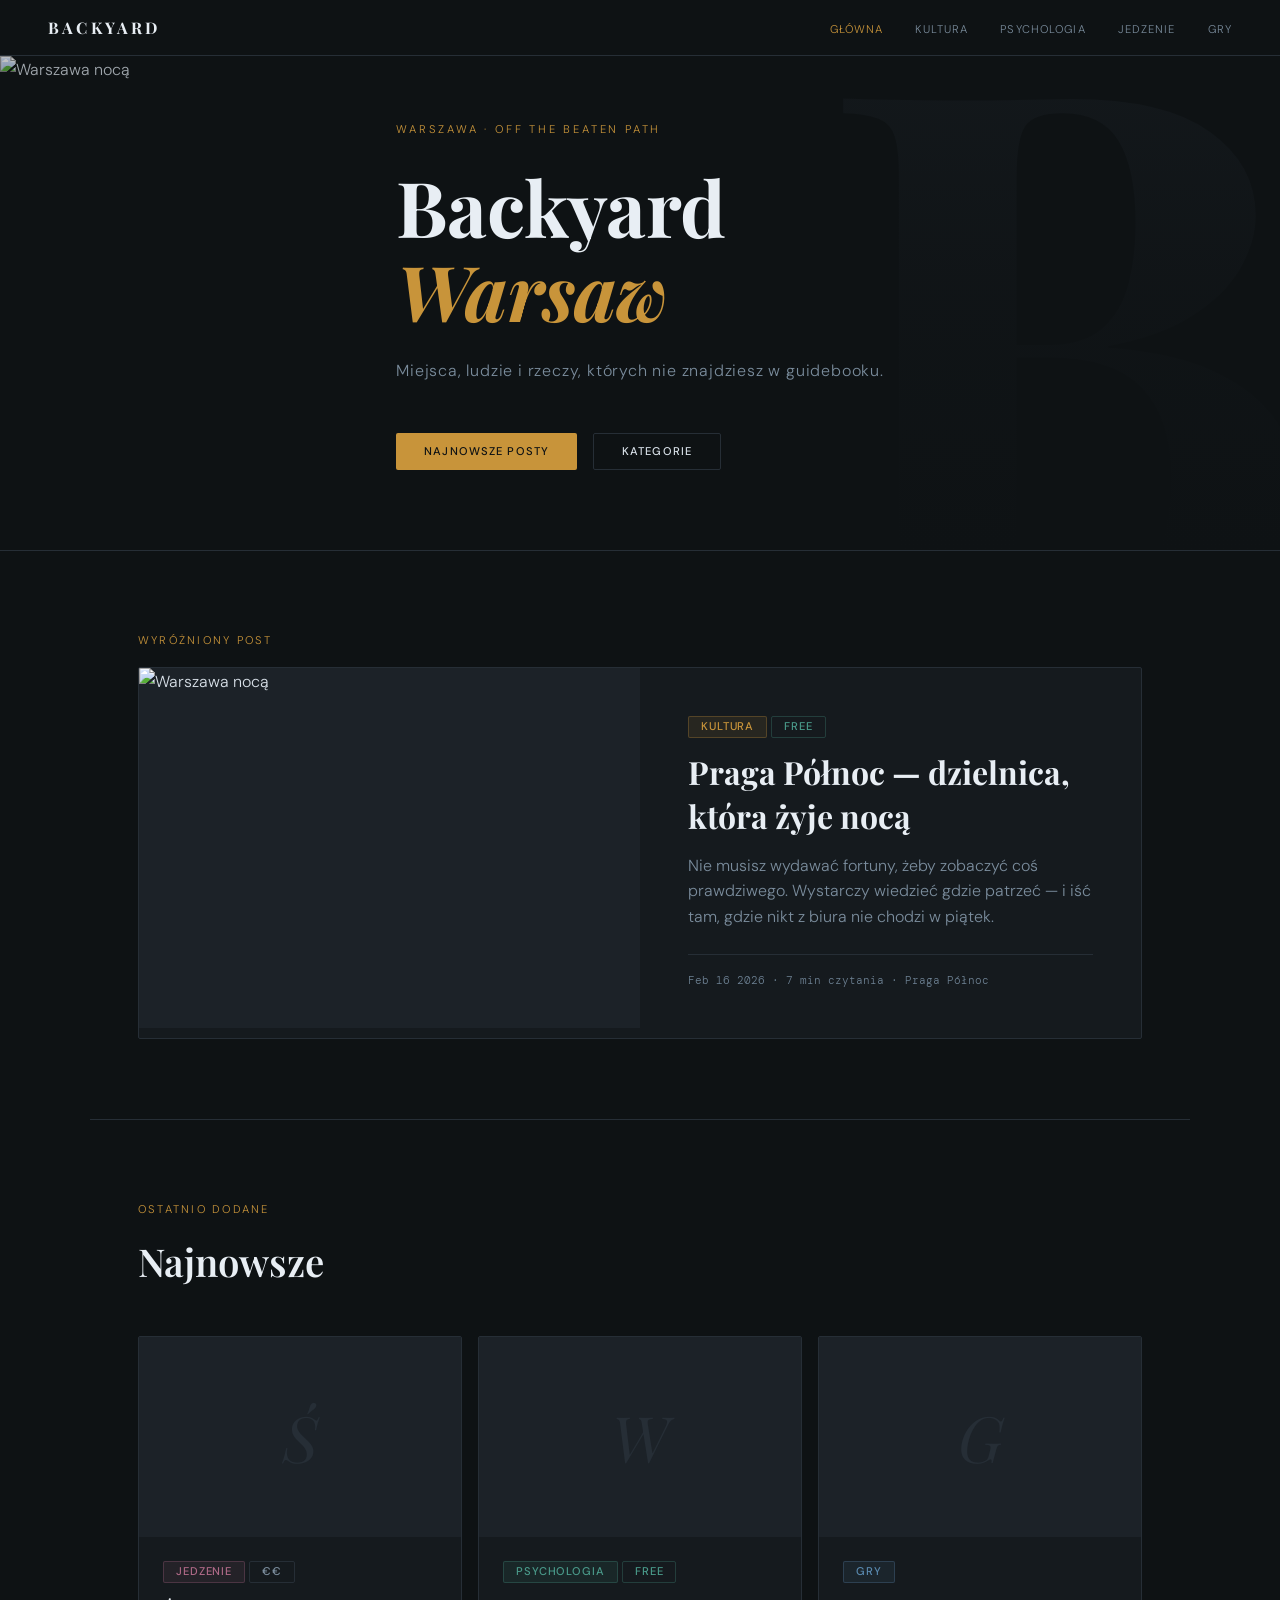
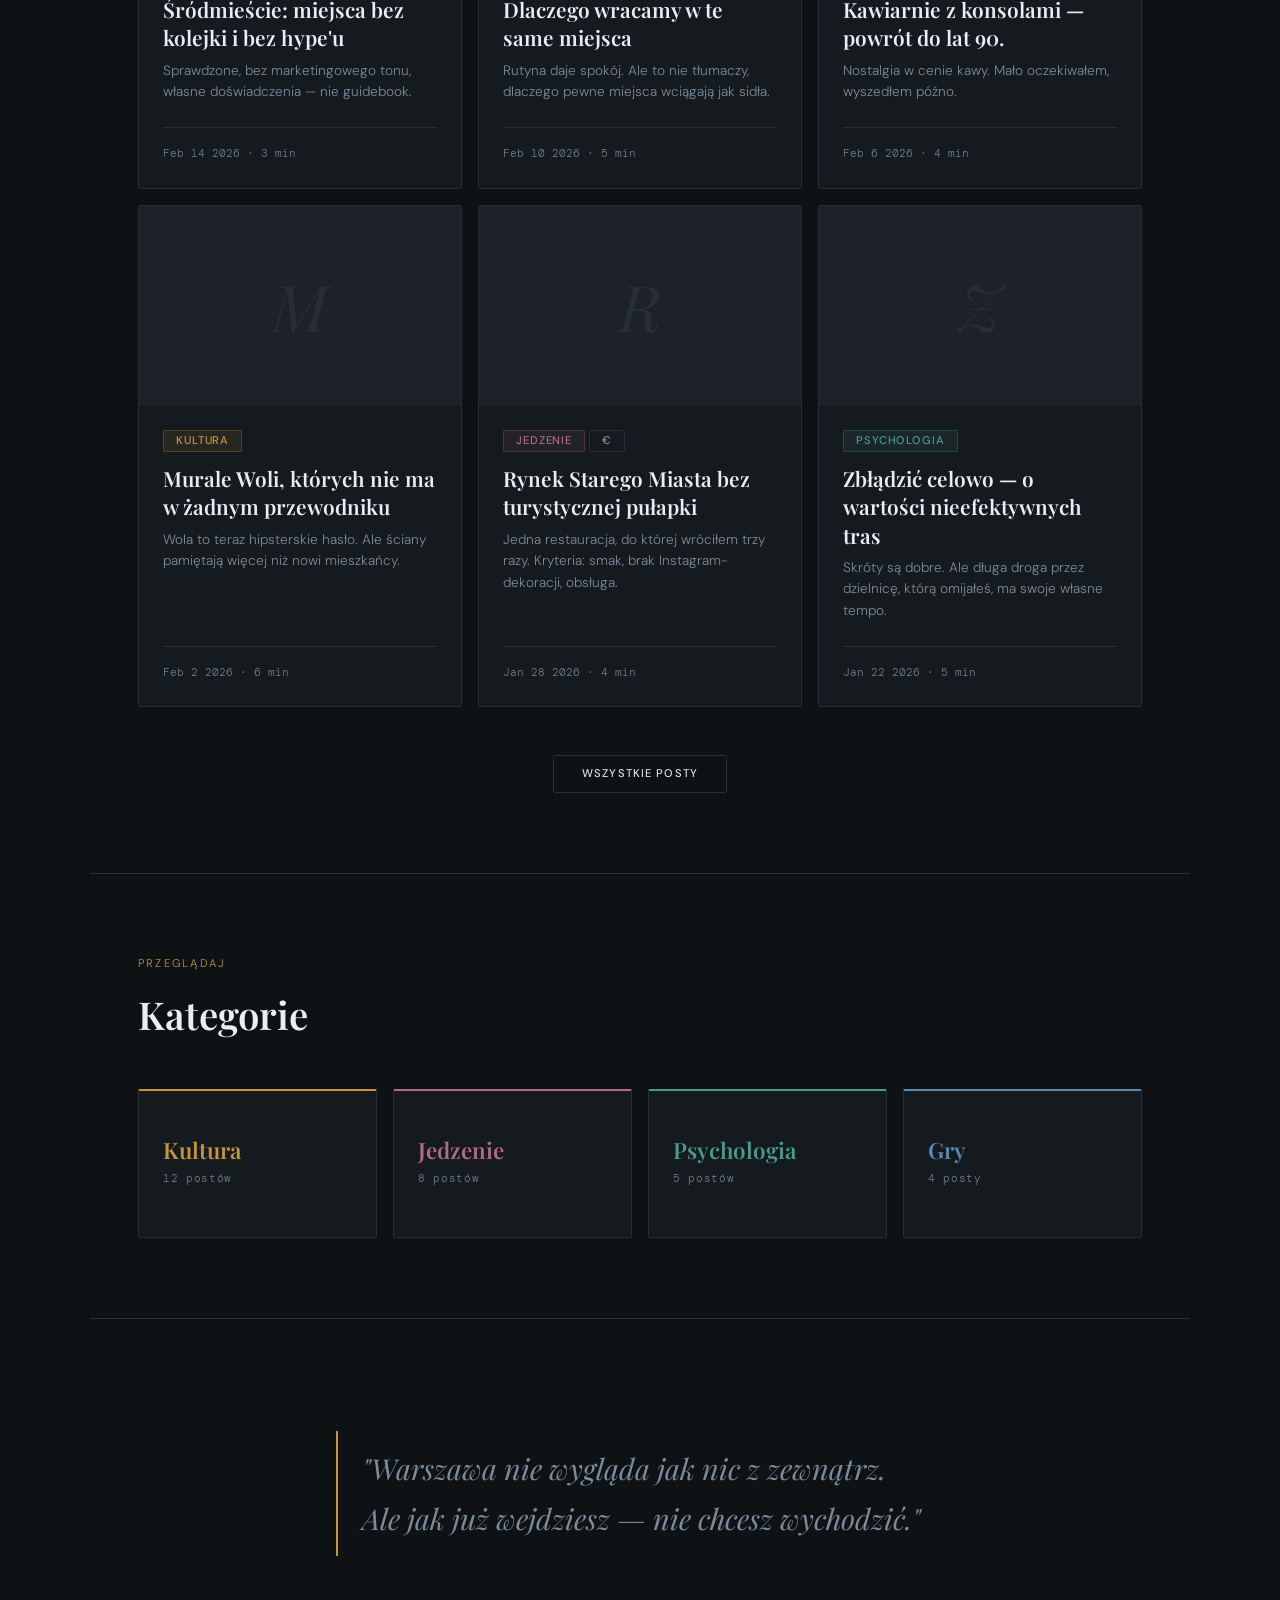
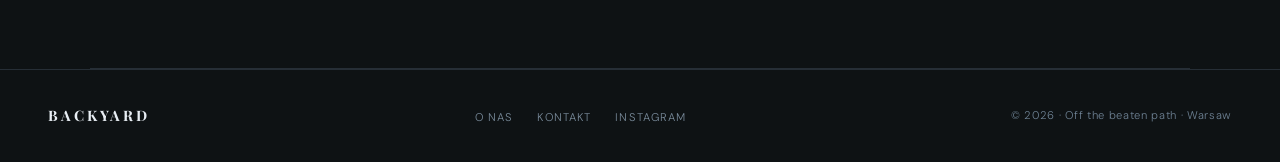
==== index.html @ 669234ae "Add files via upload baza" ====
<!DOCTYPE html>
<html lang="pl">
<head>
  <meta charset="UTF-8">
  <meta name="viewport" content="width=device-width, initial-scale=1.0">
  <title>Backyard — Off the beaten path</title>
  <meta name="description" content="Backyard — warszawski blog o miejscach, kulturze i ludziach z dala od utartych szlaków.">

  <link rel="icon" type="image/svg+xml" href="favicon-32.svg">
  <link rel="apple-touch-icon" href="apple-touch-icon.svg">

  <link rel="preconnect" href="https://fonts.googleapis.com">
  <link href="https://fonts.googleapis.com/css2?family=Playfair+Display:ital,wght@0,400;0,600;0,700;1,400;1,600&family=DM+Sans:wght@300;400;500&family=DM+Mono:wght@400;500&display=swap" rel="stylesheet">

  <link rel="stylesheet" href="tokens.css">
  <link rel="stylesheet" href="base.css">
  <link rel="stylesheet" href="index.css">
</head>
<body>

  <!-- ============================================================
       NAVIGATION
  ============================================================ -->
  <header>
    <nav class="nav">
      <a href="index.html" class="nav__brand">Backyard</a>
      <ul class="nav__links">
        <li><a href="index.html" class="nav__link" aria-current="page">Główna</a></li>
        <li><a href="#kultura" class="nav__link">Kultura</a></li>
        <li><a href="#psychologia" class="nav__link">Psychologia</a></li>
        <li><a href="#jedzenie" class="nav__link">Jedzenie</a></li>
        <li><a href="#gry" class="nav__link">Gry</a></li>
      </ul>
    </nav>
  </header>

  <main>

    <!-- ============================================================
         HERO
    ============================================================ -->
    <section class="hero">
      <div class="hero__img">
        <img src="assets/images/ui/cover.jpg" alt="Warszawa nocą">
      </div>
      <div class="hero__overlay"></div>
      <div class="hero__bg-letter" aria-hidden="true">B</div>
      <div class="hero__inner container">
        <p class="hero__tag">Warszawa · Off the beaten path</p>
        <h1 class="hero__title">Backyard<br><em>Warsaw</em></h1>
        <p class="hero__sub">Miejsca, ludzie i rzeczy, których nie znajdziesz w guidebooku.</p>
        <div class="hero__cta">
          <a href="#latest" class="btn btn--primary">Najnowsze posty</a>
          <a href="#categories" class="btn btn--outline">Kategorie</a>
        </div>
      </div>
    </section>

    <!-- ============================================================
         FEATURED POST (wide card)
    ============================================================ -->
    <section class="section-featured container" id="latest">
      <div class="section-label">Wyróżniony post</div>
      <a href="posts/nocna-warszawa.html" class="card card--featured">
        <div class="card__img card__img--featured">
          <img src="assets/images/ui/cover.jpg" alt="Warszawa nocą">
        </div>
        <div class="card__body">
          <div class="card__tags">
            <span class="tag tag--culture">Kultura</span>
            <span class="tag tag--free">Free</span>
          </div>
          <h2 class="card--featured__title">Praga Północ — dzielnica, która żyje nocą</h2>
          <p class="card__excerpt">Nie musisz wydawać fortuny, żeby zobaczyć coś prawdziwego. Wystarczy wiedzieć gdzie patrzeć — i iść tam, gdzie nikt z biura nie chodzi w piątek.</p>
          <footer class="card__meta">Feb 16 2026 · 7 min czytania · Praga Północ</footer>
        </div>
      </a>
    </section>

    <!-- ============================================================
         LATEST POSTS GRID
    ============================================================ -->
    <section class="section-posts container">
      <div class="section-label">Ostatnio dodane</div>
      <h2 class="section-title">Najnowsze</h2>

      <div class="posts-grid">

        <a href="posts/nocna-warszawa.html" class="card">
          <div class="card__img">
            <span class="card__img-placeholder" aria-hidden="true">Ś</span>
          </div>
          <div class="card__body">
            <div class="card__tags">
              <span class="tag tag--food">Jedzenie</span>
              <span class="tag tag--price">€€</span>
            </div>
            <h3 class="card__title">Śródmieście: miejsca bez kolejki i bez hype'u</h3>
            <p class="card__excerpt">Sprawdzone, bez marketingowego tonu, własne doświadczenia — nie guidebook.</p>
            <footer class="card__meta">Feb 14 2026 · 3 min</footer>
          </div>
        </a>

        <a href="posts/nocna-warszawa.html" class="card">
          <div class="card__img">
            <span class="card__img-placeholder" aria-hidden="true">W</span>
          </div>
          <div class="card__body">
            <div class="card__tags">
              <span class="tag tag--psych">Psychologia</span>
              <span class="tag tag--free">Free</span>
            </div>
            <h3 class="card__title">Dlaczego wracamy w te same miejsca</h3>
            <p class="card__excerpt">Rutyna daje spokój. Ale to nie tłumaczy, dlaczego pewne miejsca wciągają jak sidła.</p>
            <footer class="card__meta">Feb 10 2026 · 5 min</footer>
          </div>
        </a>

        <a href="posts/nocna-warszawa.html" class="card">
          <div class="card__img">
            <span class="card__img-placeholder" aria-hidden="true">G</span>
          </div>
          <div class="card__body">
            <div class="card__tags">
              <span class="tag tag--games">Gry</span>
            </div>
            <h3 class="card__title">Kawiarnie z konsolami — powrót do lat 90.</h3>
            <p class="card__excerpt">Nostalgia w cenie kawy. Mało oczekiwałem, wyszedłem późno.</p>
            <footer class="card__meta">Feb 6 2026 · 4 min</footer>
          </div>
        </a>

        <a href="posts/nocna-warszawa.html" class="card">
          <div class="card__img">
            <span class="card__img-placeholder" aria-hidden="true">M</span>
          </div>
          <div class="card__body">
            <div class="card__tags">
              <span class="tag tag--culture">Kultura</span>
            </div>
            <h3 class="card__title">Murale Woli, których nie ma w żadnym przewodniku</h3>
            <p class="card__excerpt">Wola to teraz hipsterskie hasło. Ale ściany pamiętają więcej niż nowi mieszkańcy.</p>
            <footer class="card__meta">Feb 2 2026 · 6 min</footer>
          </div>
        </a>

        <a href="posts/nocna-warszawa.html" class="card">
          <div class="card__img">
            <span class="card__img-placeholder" aria-hidden="true">R</span>
          </div>
          <div class="card__body">
            <div class="card__tags">
              <span class="tag tag--food">Jedzenie</span>
              <span class="tag tag--price">€</span>
            </div>
            <h3 class="card__title">Rynek Starego Miasta bez turystycznej pułapki</h3>
            <p class="card__excerpt">Jedna restauracja, do której wróciłem trzy razy. Kryteria: smak, brak Instagram-dekoracji, obsługa.</p>
            <footer class="card__meta">Jan 28 2026 · 4 min</footer>
          </div>
        </a>

        <a href="posts/nocna-warszawa.html" class="card">
          <div class="card__img">
            <span class="card__img-placeholder" aria-hidden="true">Z</span>
          </div>
          <div class="card__body">
            <div class="card__tags">
              <span class="tag tag--psych">Psychologia</span>
            </div>
            <h3 class="card__title">Zbłądzić celowo — o wartości nieefektywnych tras</h3>
            <p class="card__excerpt">Skróty są dobre. Ale długa droga przez dzielnicę, którą omijałeś, ma swoje własne tempo.</p>
            <footer class="card__meta">Jan 22 2026 · 5 min</footer>
          </div>
        </a>

      </div>

      <div class="posts-more">
        <a href="#" class="btn btn--outline">Wszystkie posty</a>
      </div>
    </section>

    <!-- ============================================================
         CATEGORIES
    ============================================================ -->
    <section class="section-categories container" id="categories">
      <div class="section-label">Przeglądaj</div>
      <h2 class="section-title">Kategorie</h2>
      <div class="categories-grid">
        <a href="#kultura" class="category-card category-card--culture">
          <span class="category-card__label">Kultura</span>
          <span class="category-card__count">12 postów</span>
        </a>
        <a href="#jedzenie" class="category-card category-card--food">
          <span class="category-card__label">Jedzenie</span>
          <span class="category-card__count">8 postów</span>
        </a>
        <a href="#psychologia" class="category-card category-card--psych">
          <span class="category-card__label">Psychologia</span>
          <span class="category-card__count">5 postów</span>
        </a>
        <a href="#gry" class="category-card category-card--games">
          <span class="category-card__label">Gry</span>
          <span class="category-card__count">4 posty</span>
        </a>
      </div>
    </section>

    <!-- ============================================================
         QUOTE INTERLUDE
    ============================================================ -->
    <section class="section-quote container">
      <blockquote class="blockquote blockquote--large">
        "Warszawa nie wygląda jak nic z zewnątrz.<br>
        Ale jak już wejdziesz — nie chcesz wychodzić."
      </blockquote>
    </section>

  </main>

  <!-- ============================================================
       FOOTER
  ============================================================ -->
  <footer class="footer">
    <a href="index.html" class="footer__brand">Backyard</a>
    <ul class="footer__links">
      <li><a href="#" class="footer__link">O nas</a></li>
      <li><a href="#" class="footer__link">Kontakt</a></li>
      <li><a href="#" class="footer__link">Instagram</a></li>
    </ul>
    <p class="footer__copy">© 2026 · Off the beaten path · Warsaw</p>
  </footer>

</body>
</html>
---- tokens.css ----
/* ============================================================
   BACKYARD — Design Tokens
   Single source of truth. Edit here, everything updates.
   ============================================================ */

:root {

  /* --- Colours --- */
  --bg:          #0E1214;  /* nocne niebo — główne tło */
  --surface:     #151A1E;  /* karty, sekcje */
  --elevated:    #1C2228;  /* hover states, wyróżnienia */
  --border:      #262E36;  /* linie, separatory */

  --text:        #D8E0E8;  /* tekst główny */
  --text-muted:  #7A8C9C;  /* opisy, meta, daty */
  --text-dim:    #6E8294;  /* daty, meta drugiego rzędu, placeholdery */
  --white:       #E8EEF4;  /* nagłówki, logo, emphasis */

  --amber:       #C8943A;  /* golden hour, latarnie — główny akcent */
  --teal:        #4A9A8A;  /* park, woda — Psychologia, Free */
  --terracotta:  #B06A88;  /* Stare Miasto, cegła — Jedzenie */
  --steel:       #5A8AB0;  /* szklane wieżowce, niebo — Gry */

  /* Tag alpha layers (derived from accents) */
  --amber-bg:        rgba(200, 148, 58,  0.10);
  --amber-border:    rgba(200, 148, 58,  0.28);
  --teal-bg:         rgba( 74, 154, 138, 0.10);
  --teal-border:     rgba( 74, 154, 138, 0.28);
  --terracotta-bg:   rgba(176, 106, 136, 0.10);
  --terracotta-border: rgba(176, 106, 136, 0.28);
  --steel-bg:        rgba( 90, 138, 176, 0.10);
  --steel-border:    rgba( 90, 138, 176, 0.28);

  /* --- Typography --- */
  --font-serif: 'Playfair Display', Georgia, serif;
  --font-sans:  'DM Sans', system-ui, sans-serif;
  --font-mono:  'DM Mono', 'Courier New', monospace;

  --fs-xs:   0.70rem;   /* 11px — labels, tags, nav */
  --fs-sm:   0.85rem;   /* 14px — captions, excerpts */
  --fs-base: 1.00rem;   /* 16px — body */
  --fs-h3:   1.30rem;   /* 21px — card titles */
  --fs-h2:   clamp(1.8rem, 3vw, 2.8rem);
  --fs-h1:   clamp(3.0rem, 6vw, 5.5rem);

  --lh-tight:  1.10;
  --lh-snug:   1.35;
  --lh-base:   1.75;

  --ls-wide:   0.12em;
  --ls-wider:  0.20em;
  --ls-label:  0.10em;

  /* --- Spacing --- */
  --sp-1:  4px;
  --sp-2:  8px;
  --sp-3:  16px;
  --sp-4:  24px;
  --sp-5:  48px;
  --sp-6:  80px;

  /* --- Layout --- */
  --max-w:        1100px;
  --max-w-text:   65ch;
  --nav-h:        56px;
  --article-w:    720px;

  /* --- Borders & Radius --- */
  --radius:  2px;   /* max we use — brutalist rule */
  --bw:      1px;   /* standard border width */

  /* --- Transitions --- */
  --t-fast:  0.15s ease;
  --t-base:  0.20s ease;
}
---- base.css ----
/* ============================================================
   BACKYARD — Base Styles & Shared Components
   Import after tokens.css
   ============================================================ */

/* --- Reset --- */
*, *::before, *::after {
  margin: 0;
  padding: 0;
  box-sizing: border-box;
}

/* --- Root --- */
html { scroll-behavior: smooth; }

body {
  background: var(--bg);
  color: var(--text);
  font-family: var(--font-sans);
  font-weight: 300;
  font-size: var(--fs-base);
  line-height: var(--lh-base);
  -webkit-font-smoothing: antialiased;
}

a {
  color: inherit;
  text-decoration: none;
}

img {
  display: block;
  max-width: 100%;
}

/* ============================================================
   NAVIGATION
   ============================================================ */
.nav {
  position: sticky;
  top: 0;
  z-index: 100;
  height: var(--nav-h);
  background: var(--bg);
  border-bottom: var(--bw) solid var(--border);
  padding: 0 3rem;
  display: flex;
  align-items: center;
  gap: 2rem;
}

.nav__brand {
  font-family: var(--font-serif);
  font-size: 1rem;
  font-weight: 700;
  letter-spacing: var(--ls-wider);
  text-transform: uppercase;
  color: var(--white);
  margin-right: auto;
  text-decoration: none;
}

.nav__links {
  display: flex;
  align-items: center;
  gap: 2rem;
  list-style: none;
}

.nav__link {
  font-size: var(--fs-xs);
  letter-spacing: var(--ls-label);
  text-transform: uppercase;
  color: var(--text-muted);
  text-decoration: none;
  transition: color var(--t-base);
}

.nav__link:hover,
.nav__link[aria-current="page"] {
  color: var(--amber);
}

/* ============================================================
   TAGS
   ============================================================ */
.tag {
  display: inline-flex;
  align-items: center;
  gap: var(--sp-1);
  padding: 0.3rem 0.75rem;
  border-radius: var(--radius);
  font-size: var(--fs-xs);
  letter-spacing: 0.08em;
  text-transform: uppercase;
  font-weight: 500;
  font-family: var(--font-sans);
  line-height: 1;
}

.tag--culture {
  background: var(--amber-bg);
  color: var(--amber);
  border: var(--bw) solid var(--amber-border);
}
.tag--food {
  background: var(--terracotta-bg);
  color: var(--terracotta);
  border: var(--bw) solid var(--terracotta-border);
}
.tag--psych {
  background: var(--teal-bg);
  color: var(--teal);
  border: var(--bw) solid var(--teal-border);
}
.tag--games {
  background: var(--steel-bg);
  color: var(--steel);
  border: var(--bw) solid var(--steel-border);
}
.tag--free {
  background: transparent;
  color: var(--teal);
  border: var(--bw) solid var(--teal-border);
}
.tag--price {
  background: transparent;
  color: var(--text-muted);
  border: var(--bw) solid var(--border);
}

/* ============================================================
   BUTTONS
   ============================================================ */
.btn {
  display: inline-flex;
  align-items: center;
  gap: 0.5rem;
  padding: 0.75rem 1.75rem;
  font-family: var(--font-sans);
  font-size: var(--fs-xs);
  font-weight: 500;
  letter-spacing: var(--ls-label);
  text-transform: uppercase;
  cursor: pointer;
  border: none;
  border-radius: var(--radius);
  transition: all var(--t-base);
  text-decoration: none;
  line-height: 1;
}

.btn--primary {
  background: var(--amber);
  color: var(--bg);
}
.btn--primary:hover {
  background: var(--white);
}

.btn--outline {
  background: transparent;
  color: var(--text);
  border: var(--bw) solid var(--border);
}
.btn--outline:hover {
  border-color: var(--amber);
  color: var(--amber);
}

.btn--ghost {
  background: transparent;
  color: var(--text-muted);
  padding-left: 0;
}
.btn--ghost:hover {
  color: var(--amber);
}

/* ============================================================
   SECTION LABEL (overline)
   ============================================================ */
.section-label {
  font-size: var(--fs-xs);
  letter-spacing: 0.20em;
  text-transform: uppercase;
  color: var(--amber);
  margin-bottom: 1rem;
}

/* ============================================================
   CARD
   ============================================================ */
.card {
  background: var(--surface);
  border: var(--bw) solid var(--border);
  border-radius: var(--radius);
  overflow: hidden;
  transition: border-color var(--t-base);
  display: flex;
  flex-direction: column;
  text-decoration: none;
  color: inherit;
}

.card:hover {
  border-color: var(--amber);
}

.card__img {
  height: 200px;
  background: var(--elevated);
  overflow: hidden;
  position: relative;
  display: flex;
  align-items: center;
  justify-content: center;
  flex-shrink: 0;
}

.card__img img {
  width: 100%;
  height: 100%;
  object-fit: cover;
  transition: transform 0.4s ease;
}

.card:hover .card__img img {
  transform: scale(1.03);
}

/* Placeholder letter when no image */
.card__img-placeholder {
  font-family: var(--font-serif);
  font-size: 4rem;
  font-style: italic;
  color: var(--border);
  user-select: none;
}

.card__body {
  padding: var(--sp-4);
  display: flex;
  flex-direction: column;
  flex: 1;
}

.card__tags {
  display: flex;
  gap: var(--sp-1);
  flex-wrap: wrap;
  margin-bottom: 0.75rem;
}

.card__title {
  font-family: var(--font-serif);
  font-size: var(--fs-h3);
  font-weight: 600;
  color: var(--white);
  line-height: var(--lh-snug);
  margin-bottom: var(--sp-2);
  transition: color var(--t-base);
}

.card:hover .card__title {
  color: var(--amber);
}

.card__excerpt {
  font-size: var(--fs-sm);
  color: var(--text-muted);
  line-height: 1.6;
  margin-bottom: auto;
  padding-bottom: var(--sp-4);
}

.card__meta {
  font-size: var(--fs-xs);
  color: var(--text-dim);
  font-family: var(--font-mono);
  padding-top: var(--sp-3);
  border-top: var(--bw) solid var(--border);
}

/* ============================================================
   DIVIDER
   ============================================================ */
.divider {
  display: flex;
  align-items: center;
  gap: 1rem;
  margin: 2rem 0;
}
.divider::before,
.divider::after {
  content: '';
  flex: 1;
  height: var(--bw);
  background: var(--border);
}
.divider span {
  font-size: var(--fs-xs);
  letter-spacing: 0.20em;
  color: var(--text-dim);
  text-transform: uppercase;
  white-space: nowrap;
}

/* ============================================================
   BLOCKQUOTE
   ============================================================ */
.blockquote {
  border-left: 2px solid var(--amber);
  padding: 0.75rem 1.5rem;
  margin: 2rem 0;
  font-family: var(--font-serif);
  font-style: italic;
  font-size: 1.15rem;
  color: var(--text-muted);
  line-height: var(--lh-base);
}

/* ============================================================
   FOOTER
   ============================================================ */
.footer {
  border-top: var(--bw) solid var(--border);
  padding: 2rem 3rem;
  display: flex;
  justify-content: space-between;
  align-items: center;
  flex-wrap: wrap;
  gap: 1rem;
}

.footer__brand {
  font-family: var(--font-serif);
  font-weight: 700;
  letter-spacing: var(--ls-wider);
  font-size: 0.9rem;
  color: var(--white);
  text-transform: uppercase;
  text-decoration: none;
}

.footer__copy {
  font-size: var(--fs-xs);
  color: var(--text-dim);
  letter-spacing: 0.06em;
}

.footer__links {
  display: flex;
  gap: 1.5rem;
  list-style: none;
}

.footer__link {
  font-size: var(--fs-xs);
  letter-spacing: var(--ls-label);
  text-transform: uppercase;
  color: var(--text-muted);
  text-decoration: none;
  transition: color var(--t-base);
}

.footer__link:hover {
  color: var(--amber);
}

/* ============================================================
   UTILITIES
   ============================================================ */
.container {
  max-width: var(--max-w);
  margin-inline: auto;
  padding-inline: 3rem;
}

.visually-hidden {
  position: absolute;
  width: 1px;
  height: 1px;
  overflow: hidden;
  clip: rect(0 0 0 0);
  white-space: nowrap;
}

/* ============================================================
   RESPONSIVE
   ============================================================ */
@media (max-width: 768px) {
  .container {
    padding-inline: 1.5rem;
  }
  .nav {
    padding: 0 1.5rem;
    gap: 1rem;
  }
  .nav__links {
    display: none; /* mobile nav handled per-page if needed */
  }
  .footer {
    padding: 1.5rem;
    flex-direction: column;
    align-items: flex-start;
  }
}
---- index.css ----
/* ============================================================
   BACKYARD — index.css
   Home page styles only.
   Requires: tokens.css, base.css
   ============================================================ */

/* ============================================================
   HERO
   ============================================================ */
.hero {
  min-height: 55vh;
  display: flex;
  flex-direction: column;
  justify-content: flex-end;
  padding-bottom: var(--sp-6);
  border-bottom: var(--bw) solid var(--border);
  position: relative;
  overflow: hidden;
}

/* Zdjęcie tła hero */
.hero__img {
  position: absolute;
  inset: 0;
  z-index: 0;
}

.hero__img img {
  width: 100%;
  height: 100%;
  object-fit: cover;
  object-position: center;
}

/* Gradient — tekst czytelny na każdym zdjęciu */
.hero__overlay {
  position: absolute;
  inset: 0;
  background: linear-gradient(
    to top,
    var(--bg)            0%,
    rgba(14,18,20, 0.75) 50%,
    rgba(14,18,20, 0.25) 100%
  );
  z-index: 1;
}

/* Giant decorative B — tylko gdy nie ma zdjęcia */
.hero__bg-letter {
  position: absolute;
  right: -0.05em;
  top: -0.15em;
  font-family: var(--font-serif);
  font-size: 58vw;
  font-weight: 700;
  color: var(--surface);
  line-height: 1;
  pointer-events: none;
  user-select: none;
  z-index: 0;
}

.hero__inner {
  position: relative;
  z-index: 2;
}

.hero__tag {
  font-size: var(--fs-xs);
  letter-spacing: 0.25em;
  text-transform: uppercase;
  color: var(--amber);
  margin-bottom: 1.5rem;
}

.hero__title {
  font-family: var(--font-serif);
  font-size: var(--fs-h1);
  font-weight: 700;
  line-height: var(--lh-tight);
  color: var(--white);
  letter-spacing: -0.01em;
  margin-bottom: 1.5rem;
}

.hero__title em {
  font-style: italic;
  color: var(--amber);
}

.hero__sub {
  font-size: 1rem;
  color: var(--text-muted);
  letter-spacing: 0.05em;
  max-width: 50ch;
  margin-bottom: var(--sp-5);
}

.hero__cta {
  display: flex;
  gap: 1rem;
  flex-wrap: wrap;
}

/* ============================================================
   FEATURED POST
   ============================================================ */
.section-featured {
  padding-block: var(--sp-6);
  border-bottom: var(--bw) solid var(--border);
}

.card--featured {
  display: grid;
  grid-template-columns: 1fr 1fr;
  gap: 0;
  border: var(--bw) solid var(--border);
  border-radius: var(--radius);
  overflow: hidden;
  background: var(--surface);
  transition: border-color var(--t-base);
  text-decoration: none;
  color: inherit;
}

.card--featured:hover {
  border-color: var(--amber);
}

.card__img--featured {
  height: 360px;
}

.card--featured__title {
  font-family: var(--font-serif);
  font-size: clamp(1.5rem, 2.5vw, 2.2rem);
  font-weight: 700;
  color: var(--white);
  line-height: var(--lh-snug);
  margin-bottom: var(--sp-3);
  transition: color var(--t-base);
}

.card--featured:hover .card--featured__title {
  color: var(--amber);
}

.card--featured .card__body {
  padding: var(--sp-5) var(--sp-5);
  justify-content: center;
}

.card--featured .card__excerpt {
  font-size: var(--fs-base);
  max-width: var(--max-w-text);
  padding-bottom: var(--sp-4);
  margin-bottom: 0;
}

/* ============================================================
   POSTS GRID
   ============================================================ */
.section-posts {
  padding-block: var(--sp-6);
  border-bottom: var(--bw) solid var(--border);
}

.section-title {
  font-family: var(--font-serif);
  font-size: var(--fs-h2);
  font-weight: 600;
  color: var(--white);
  line-height: var(--lh-snug);
  margin-bottom: var(--sp-5);
}

.posts-grid {
  display: grid;
  grid-template-columns: repeat(3, 1fr);
  gap: var(--sp-3);        /* 16px odstęp między kartami */
  margin-bottom: var(--sp-5);
}

.posts-grid .card {
  border: var(--bw) solid var(--border);
  border-radius: var(--radius);
  background: var(--surface);
}

.posts-grid .card:hover {
  background: var(--elevated);
  border-color: var(--amber);
}

.posts-more {
  display: flex;
  justify-content: center;
}

/* ============================================================
   CATEGORIES
   ============================================================ */
.section-categories {
  padding-block: var(--sp-6);
  border-bottom: var(--bw) solid var(--border);
}

.categories-grid {
  display: grid;
  grid-template-columns: repeat(4, 1fr);
  gap: var(--sp-3);
}

.category-card {
  padding: var(--sp-5) var(--sp-4);
  border: var(--bw) solid var(--border);
  border-radius: var(--radius);
  display: flex;
  flex-direction: column;
  gap: var(--sp-2);
  text-decoration: none;
  background: var(--surface);
  transition: border-color var(--t-base), background var(--t-base);
}

.category-card__label {
  font-family: var(--font-serif);
  font-size: 1.4rem;
  font-weight: 600;
  line-height: 1;
}

.category-card__count {
  font-size: var(--fs-xs);
  font-family: var(--font-mono);
  letter-spacing: 0.06em;
  color: var(--text-dim);
}

.category-card--culture {
  border-top: 2px solid var(--amber);
}
.category-card--culture .category-card__label { color: var(--amber); }
.category-card--culture:hover { border-color: var(--amber); background: var(--amber-bg); }

.category-card--food {
  border-top: 2px solid var(--terracotta);
}
.category-card--food .category-card__label { color: var(--terracotta); }
.category-card--food:hover { border-color: var(--terracotta); background: var(--terracotta-bg); }

.category-card--psych {
  border-top: 2px solid var(--teal);
}
.category-card--psych .category-card__label { color: var(--teal); }
.category-card--psych:hover { border-color: var(--teal); background: var(--teal-bg); }

.category-card--games {
  border-top: 2px solid var(--steel);
}
.category-card--games .category-card__label { color: var(--steel); }
.category-card--games:hover { border-color: var(--steel); background: var(--steel-bg); }

/* ============================================================
   QUOTE INTERLUDE
   ============================================================ */
.section-quote {
  padding-block: var(--sp-6);
  border-bottom: var(--bw) solid var(--border);
  display: flex;
  justify-content: center;
}

.blockquote--large {
  font-size: clamp(1.2rem, 2.5vw, 1.8rem);
  max-width: 70ch;
  text-align: left;
}

/* ============================================================
   RESPONSIVE
   ============================================================ */
@media (max-width: 900px) {
  .card--featured {
    grid-template-columns: 1fr;
  }
  .card__img--featured {
    height: 240px;
  }
  .card--featured .card__body {
    padding: var(--sp-4);
  }
  .posts-grid {
    grid-template-columns: repeat(2, 1fr);
  }
  .categories-grid {
    grid-template-columns: repeat(2, 1fr);
  }
}

@media (max-width: 600px) {
  .hero {
    min-height: 100svh;
    padding-bottom: var(--sp-5);
  }
  .posts-grid {
    grid-template-columns: 1fr;
  }
  .categories-grid {
    grid-template-columns: 1fr 1fr;
  }
}
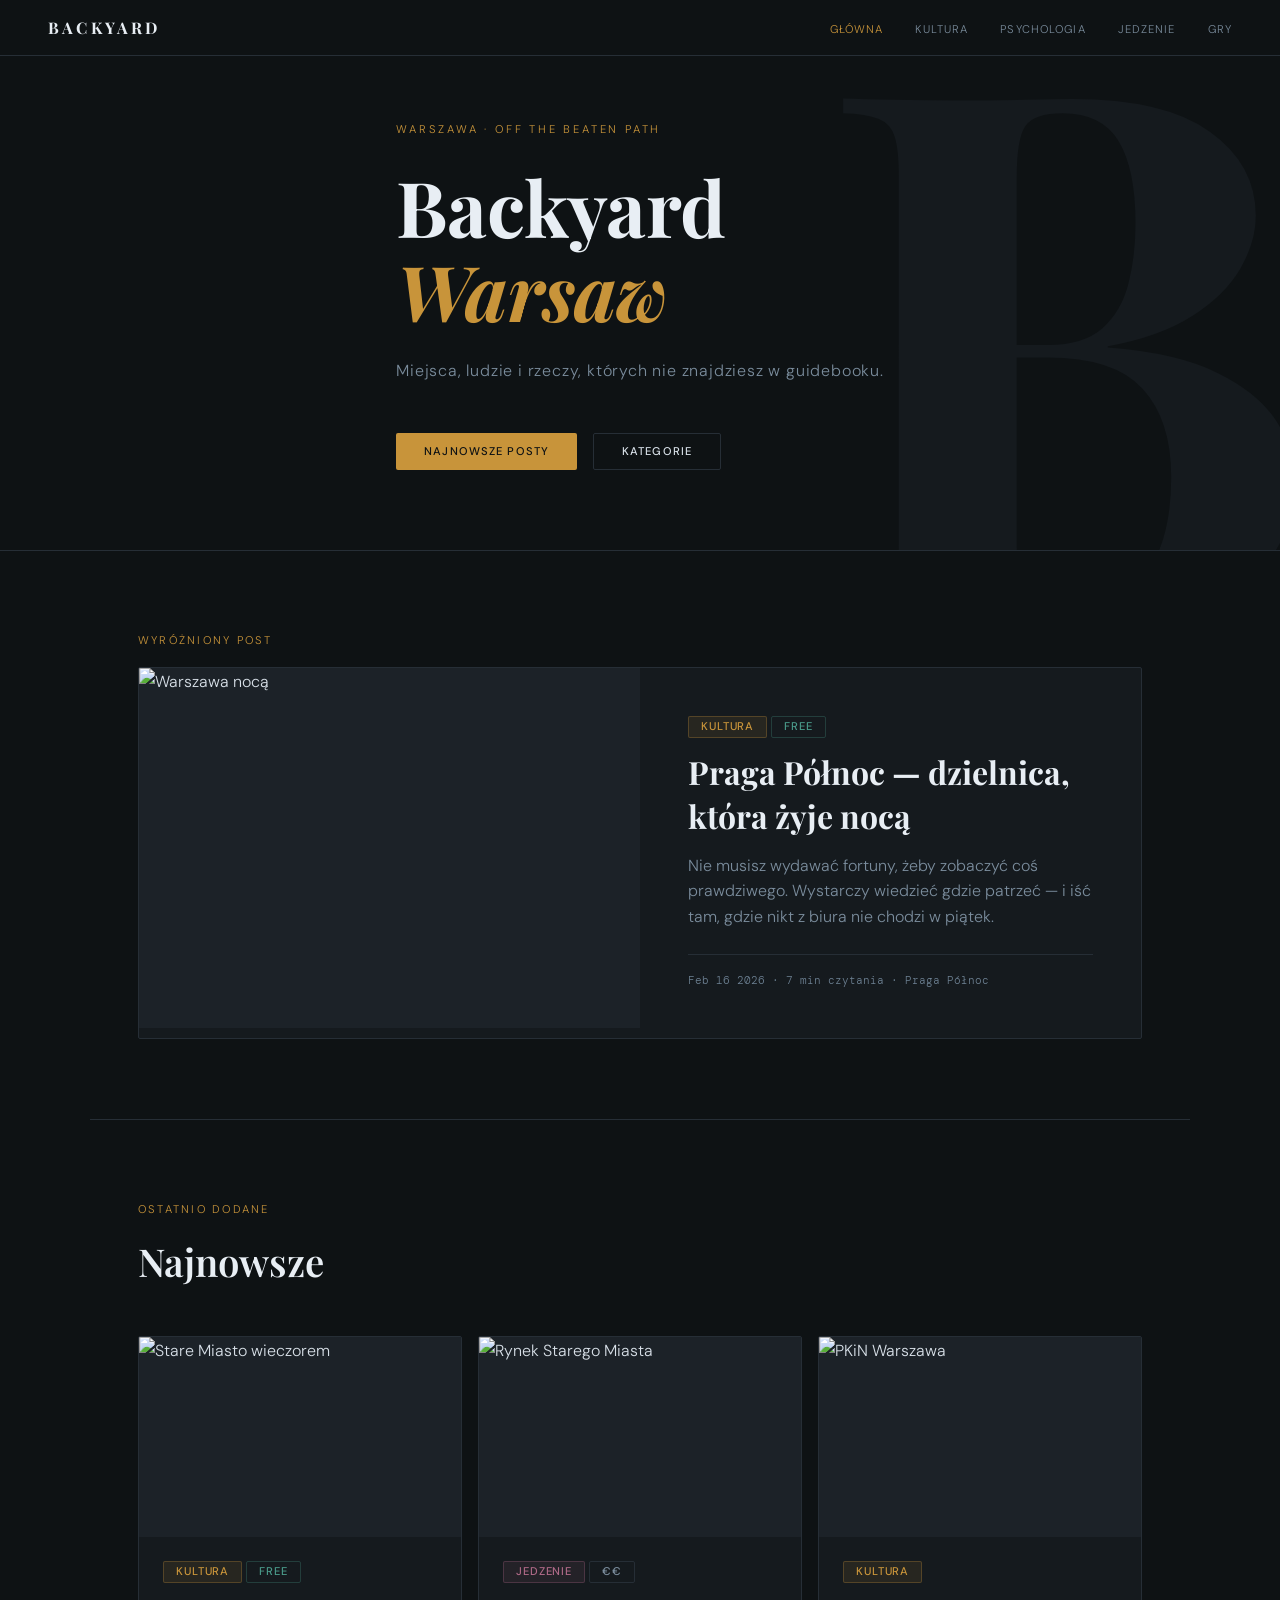
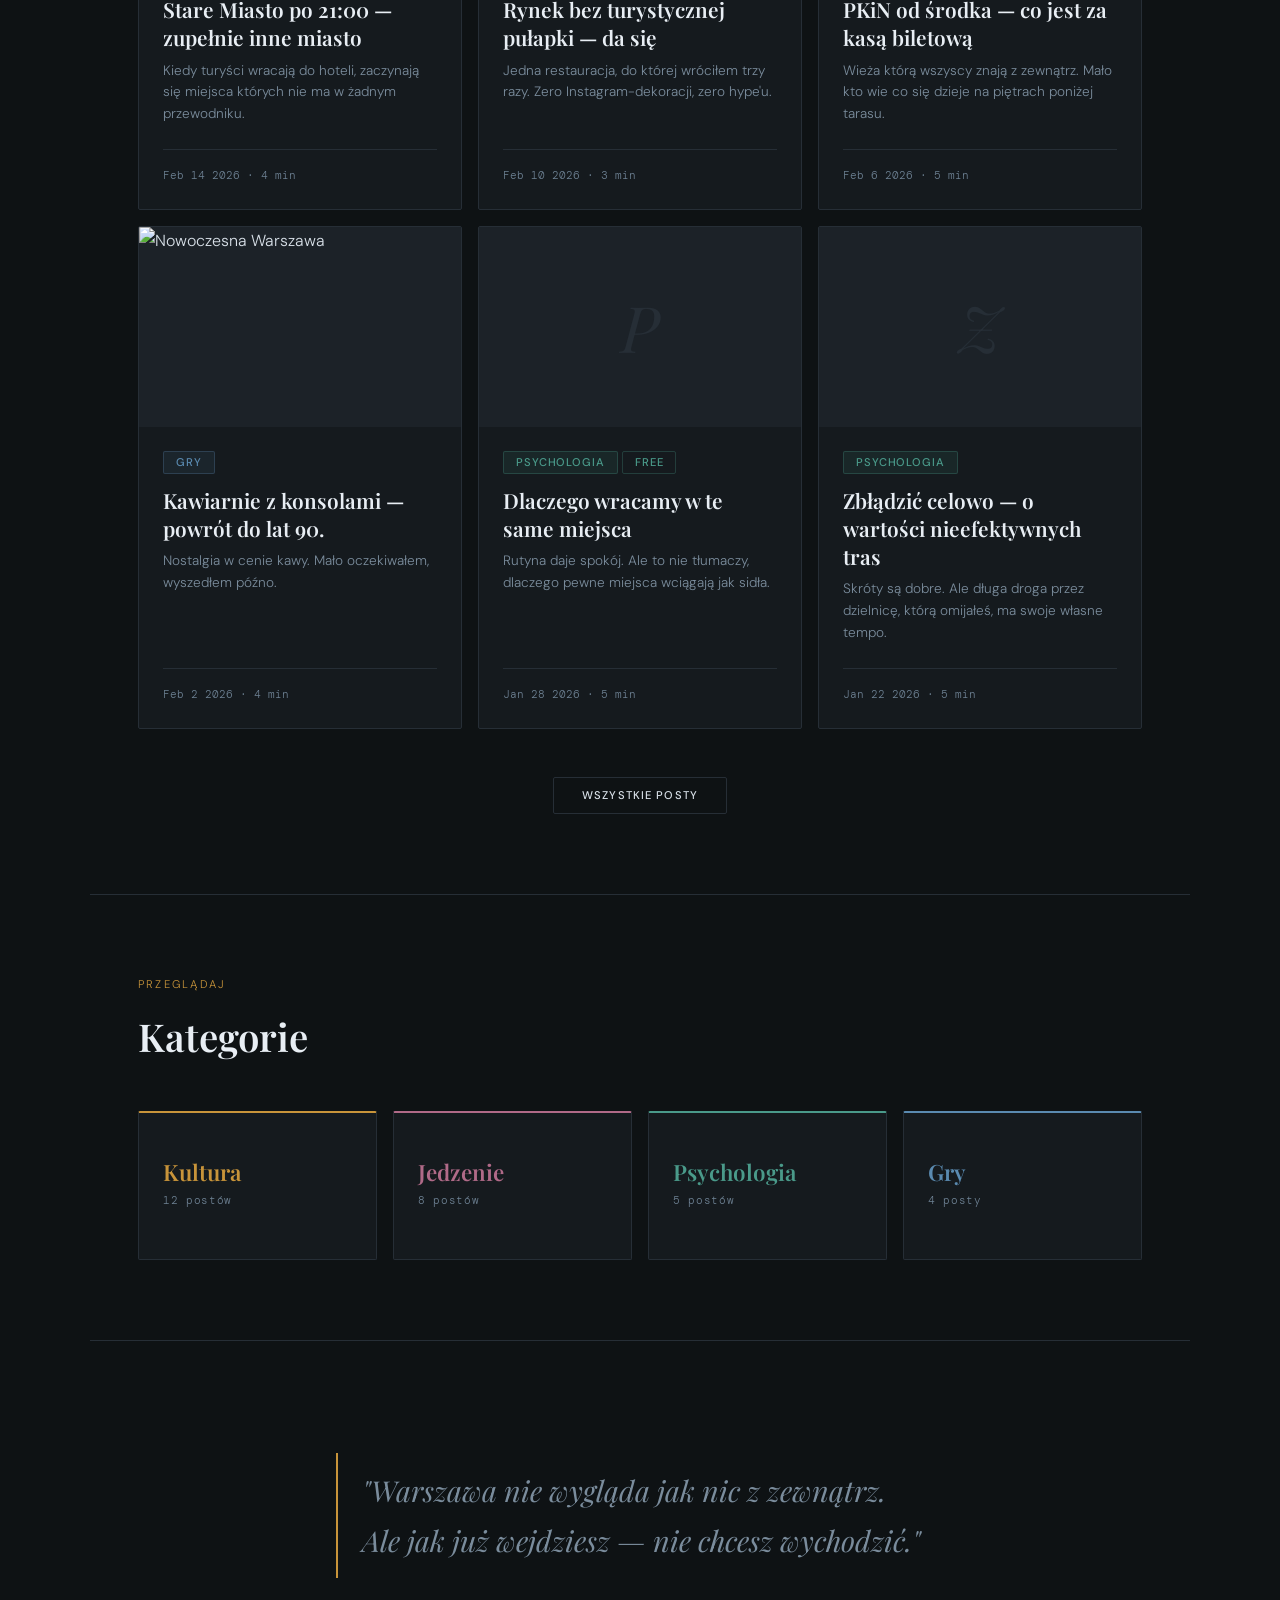
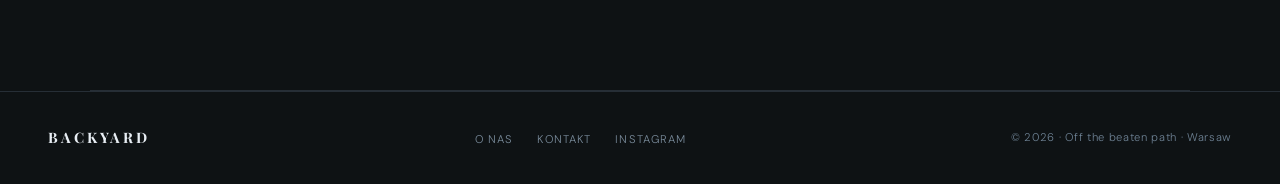
==== commit df6a5aa7: "init commit" ====
--- a/index.html
+++ b/index.html
@@ -40,10 +40,6 @@
          HERO
     ============================================================ -->
     <section class="hero">
-      <div class="hero__img">
-        <img src="assets/images/ui/cover.jpg" alt="Warszawa nocą">
-      </div>
-      <div class="hero__overlay"></div>
       <div class="hero__bg-letter" aria-hidden="true">B</div>
       <div class="hero__inner container">
         <p class="hero__tag">Warszawa · Off the beaten path</p>
@@ -63,7 +59,7 @@
       <div class="section-label">Wyróżniony post</div>
       <a href="posts/nocna-warszawa.html" class="card card--featured">
         <div class="card__img card__img--featured">
-          <img src="assets/images/ui/cover.jpg" alt="Warszawa nocą">
+          <img src="assets/images/ui/zachod-warszawa.jpg" alt="Warszawa nocą">
         </div>
         <div class="card__body">
           <div class="card__tags">
@@ -88,22 +84,65 @@
 
         <a href="posts/nocna-warszawa.html" class="card">
           <div class="card__img">
-            <span class="card__img-placeholder" aria-hidden="true">Ś</span>
+            <img src="assets/images/ui/stare-miasto-wieczor.jpg" alt="Stare Miasto wieczorem">
+          </div>
+          <div class="card__body">
+            <div class="card__tags">
+              <span class="tag tag--culture">Kultura</span>
+              <span class="tag tag--free">Free</span>
+            </div>
+            <h3 class="card__title">Stare Miasto po 21:00 — zupełnie inne miasto</h3>
+            <p class="card__excerpt">Kiedy turyści wracają do hoteli, zaczynają się miejsca których nie ma w żadnym przewodniku.</p>
+            <footer class="card__meta">Feb 14 2026 · 4 min</footer>
+          </div>
+        </a>
+
+        <a href="posts/nocna-warszawa.html" class="card">
+          <div class="card__img">
+            <img src="assets/images/ui/stare-miasto-rynek.jpg" alt="Rynek Starego Miasta">
           </div>
           <div class="card__body">
             <div class="card__tags">
               <span class="tag tag--food">Jedzenie</span>
               <span class="tag tag--price">€€</span>
             </div>
-            <h3 class="card__title">Śródmieście: miejsca bez kolejki i bez hype'u</h3>
-            <p class="card__excerpt">Sprawdzone, bez marketingowego tonu, własne doświadczenia — nie guidebook.</p>
-            <footer class="card__meta">Feb 14 2026 · 3 min</footer>
-          </div>
-        </a>
-
-        <a href="posts/nocna-warszawa.html" class="card">
-          <div class="card__img">
-            <span class="card__img-placeholder" aria-hidden="true">W</span>
+            <h3 class="card__title">Rynek bez turystycznej pułapki — da się</h3>
+            <p class="card__excerpt">Jedna restauracja, do której wróciłem trzy razy. Zero Instagram-dekoracji, zero hype'u.</p>
+            <footer class="card__meta">Feb 10 2026 · 3 min</footer>
+          </div>
+        </a>
+
+        <a href="posts/nocna-warszawa.html" class="card">
+          <div class="card__img">
+            <img src="assets/images/ui/pkin-pionowy.jpg" alt="PKiN Warszawa">
+          </div>
+          <div class="card__body">
+            <div class="card__tags">
+              <span class="tag tag--culture">Kultura</span>
+            </div>
+            <h3 class="card__title">PKiN od środka — co jest za kasą biletową</h3>
+            <p class="card__excerpt">Wieża którą wszyscy znają z zewnątrz. Mało kto wie co się dzieje na piętrach poniżej tarasu.</p>
+            <footer class="card__meta">Feb 6 2026 · 5 min</footer>
+          </div>
+        </a>
+
+        <a href="posts/nocna-warszawa.html" class="card">
+          <div class="card__img">
+            <img src="assets/images/ui/wiezowiec-szklo.jpg" alt="Nowoczesna Warszawa">
+          </div>
+          <div class="card__body">
+            <div class="card__tags">
+              <span class="tag tag--games">Gry</span>
+            </div>
+            <h3 class="card__title">Kawiarnie z konsolami — powrót do lat 90.</h3>
+            <p class="card__excerpt">Nostalgia w cenie kawy. Mało oczekiwałem, wyszedłem późno.</p>
+            <footer class="card__meta">Feb 2 2026 · 4 min</footer>
+          </div>
+        </a>
+
+        <a href="posts/nocna-warszawa.html" class="card">
+          <div class="card__img">
+            <span class="card__img-placeholder" aria-hidden="true">P</span>
           </div>
           <div class="card__body">
             <div class="card__tags">
@@ -112,50 +151,7 @@
             </div>
             <h3 class="card__title">Dlaczego wracamy w te same miejsca</h3>
             <p class="card__excerpt">Rutyna daje spokój. Ale to nie tłumaczy, dlaczego pewne miejsca wciągają jak sidła.</p>
-            <footer class="card__meta">Feb 10 2026 · 5 min</footer>
-          </div>
-        </a>
-
-        <a href="posts/nocna-warszawa.html" class="card">
-          <div class="card__img">
-            <span class="card__img-placeholder" aria-hidden="true">G</span>
-          </div>
-          <div class="card__body">
-            <div class="card__tags">
-              <span class="tag tag--games">Gry</span>
-            </div>
-            <h3 class="card__title">Kawiarnie z konsolami — powrót do lat 90.</h3>
-            <p class="card__excerpt">Nostalgia w cenie kawy. Mało oczekiwałem, wyszedłem późno.</p>
-            <footer class="card__meta">Feb 6 2026 · 4 min</footer>
-          </div>
-        </a>
-
-        <a href="posts/nocna-warszawa.html" class="card">
-          <div class="card__img">
-            <span class="card__img-placeholder" aria-hidden="true">M</span>
-          </div>
-          <div class="card__body">
-            <div class="card__tags">
-              <span class="tag tag--culture">Kultura</span>
-            </div>
-            <h3 class="card__title">Murale Woli, których nie ma w żadnym przewodniku</h3>
-            <p class="card__excerpt">Wola to teraz hipsterskie hasło. Ale ściany pamiętają więcej niż nowi mieszkańcy.</p>
-            <footer class="card__meta">Feb 2 2026 · 6 min</footer>
-          </div>
-        </a>
-
-        <a href="posts/nocna-warszawa.html" class="card">
-          <div class="card__img">
-            <span class="card__img-placeholder" aria-hidden="true">R</span>
-          </div>
-          <div class="card__body">
-            <div class="card__tags">
-              <span class="tag tag--food">Jedzenie</span>
-              <span class="tag tag--price">€</span>
-            </div>
-            <h3 class="card__title">Rynek Starego Miasta bez turystycznej pułapki</h3>
-            <p class="card__excerpt">Jedna restauracja, do której wróciłem trzy razy. Kryteria: smak, brak Instagram-dekoracji, obsługa.</p>
-            <footer class="card__meta">Jan 28 2026 · 4 min</footer>
+            <footer class="card__meta">Jan 28 2026 · 5 min</footer>
           </div>
         </a>
 
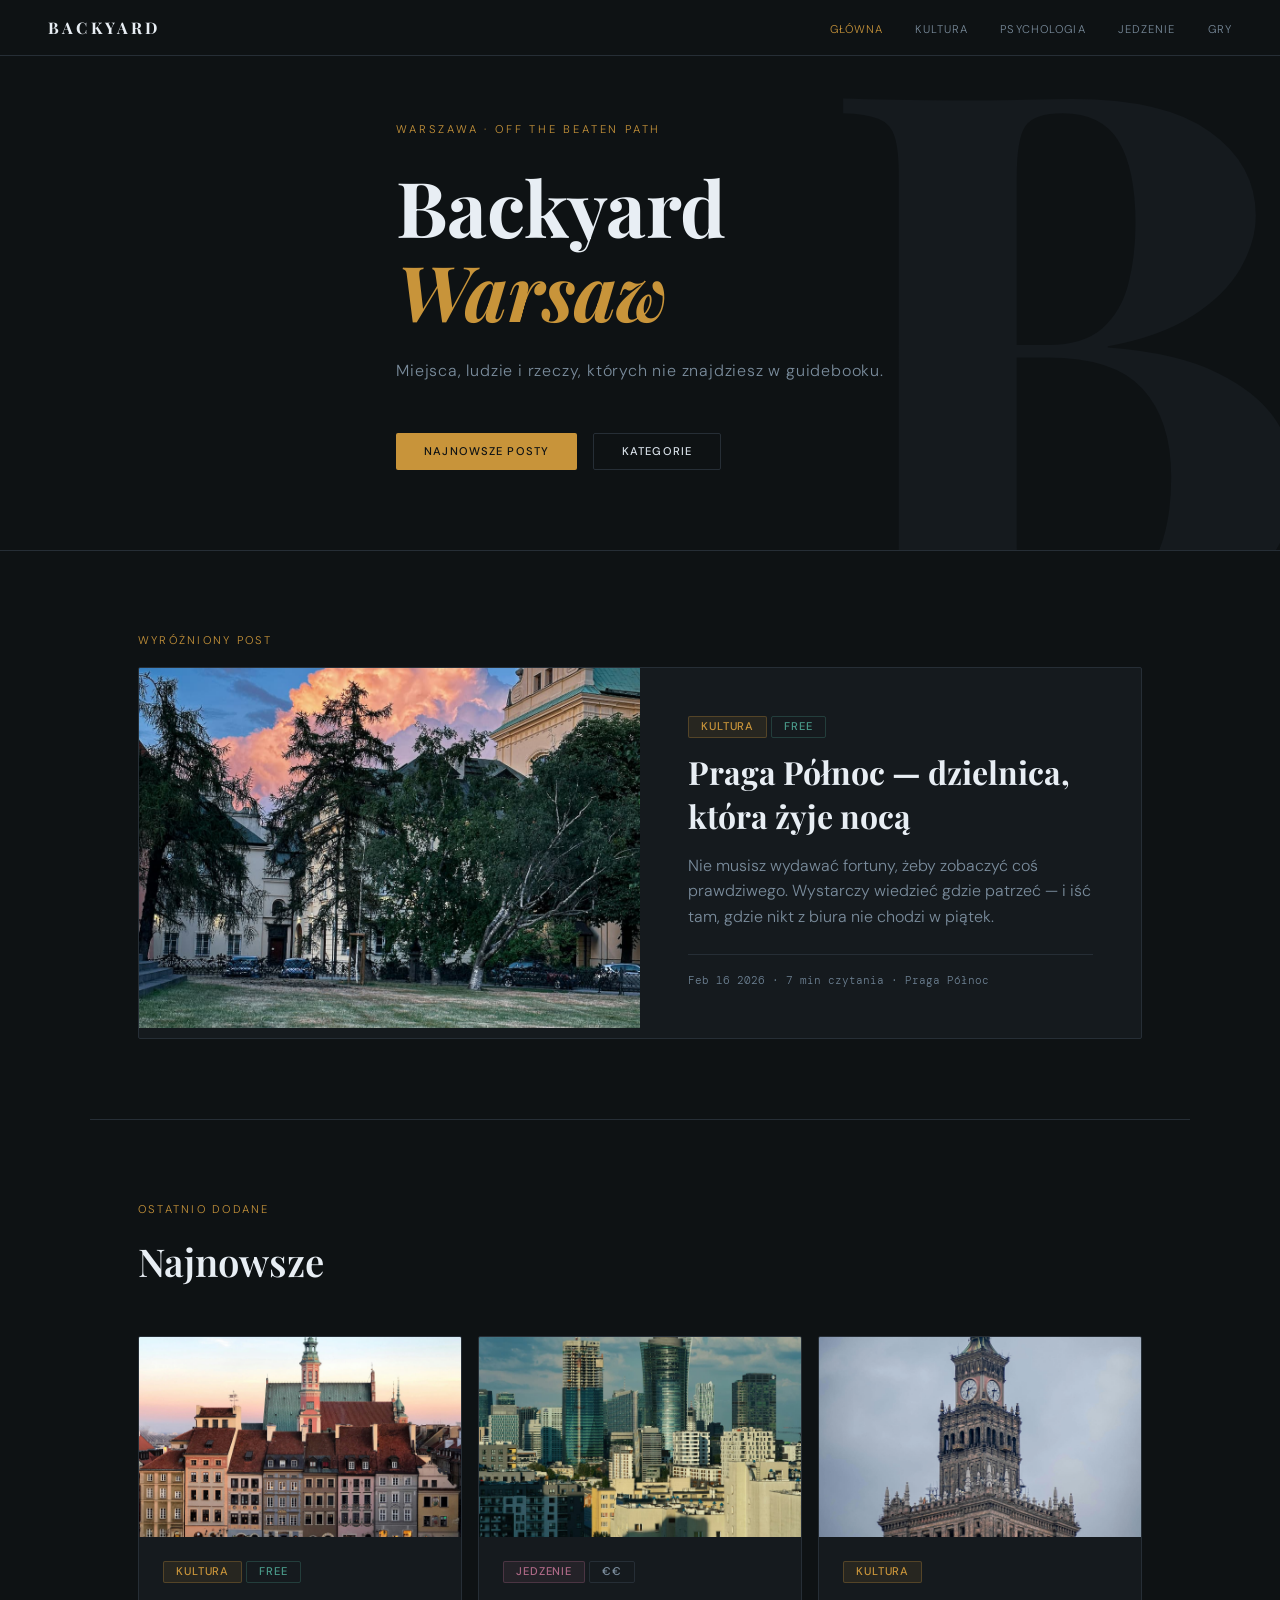
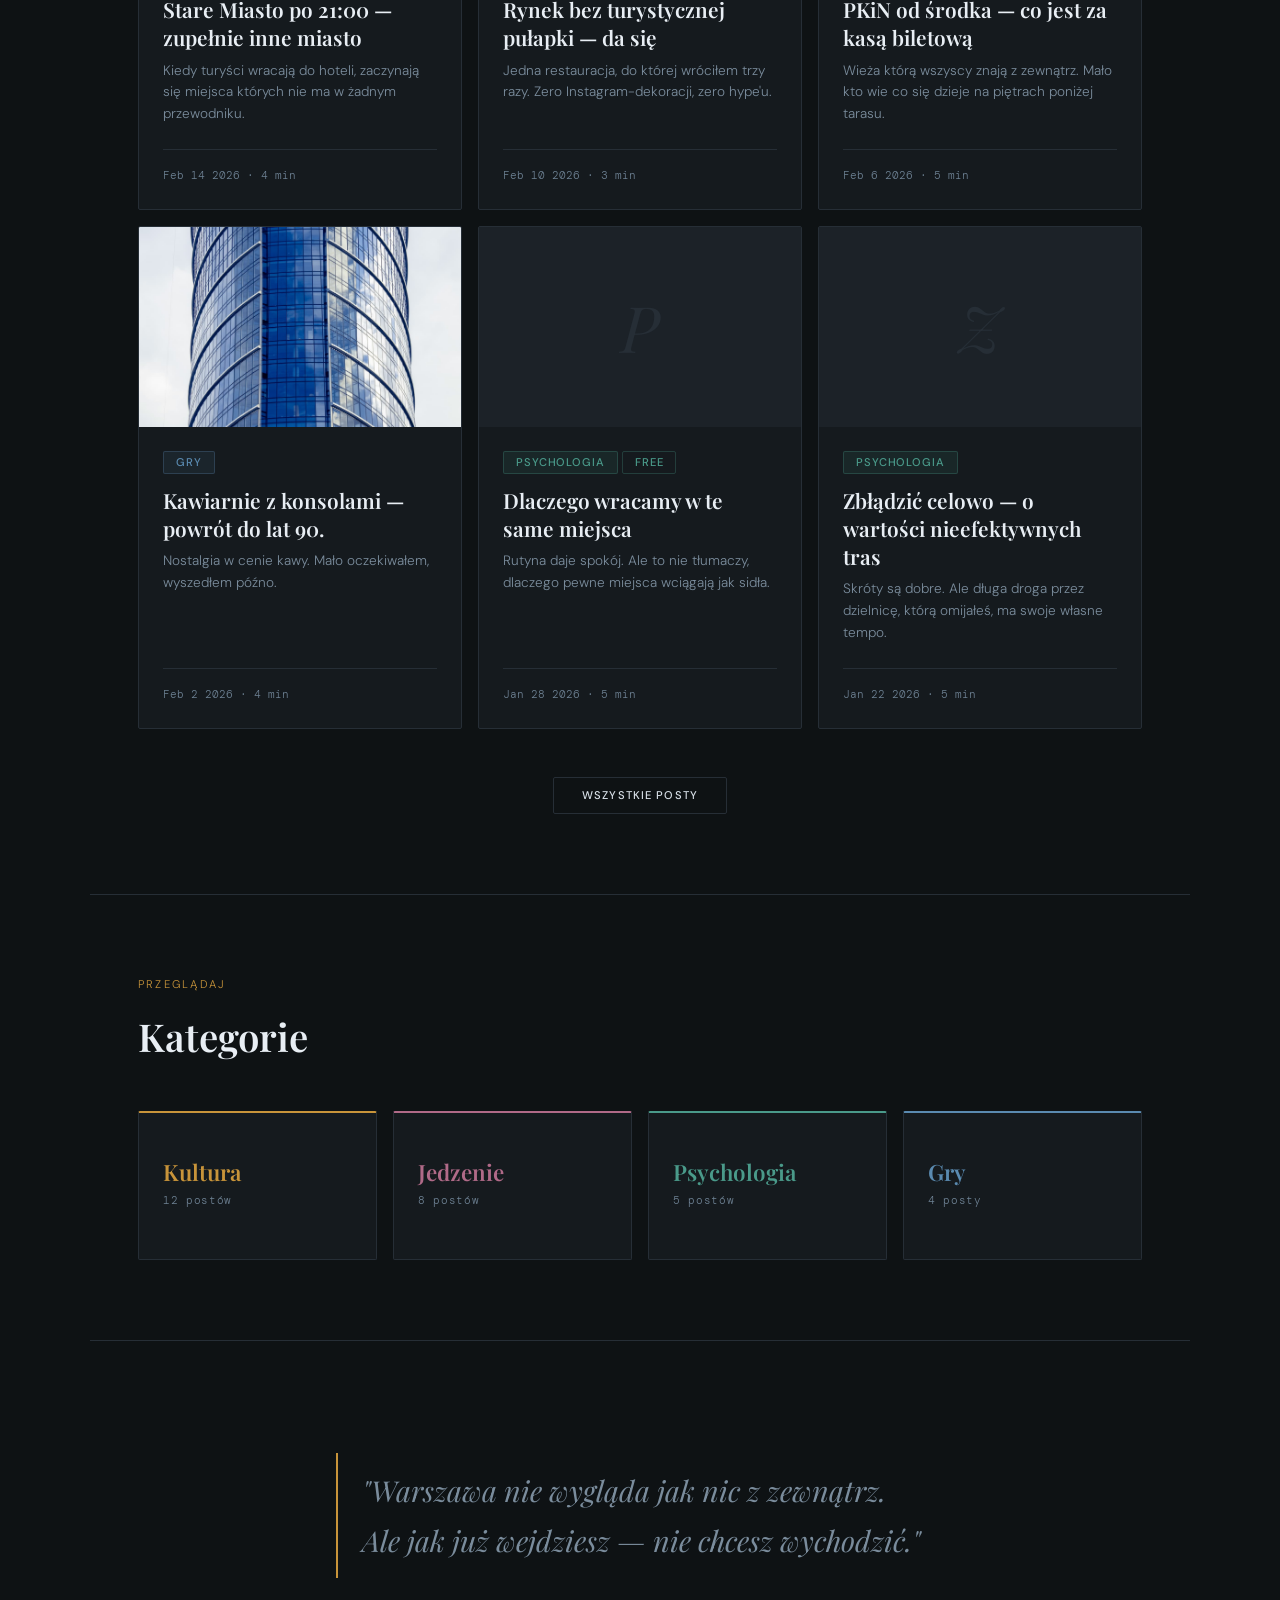
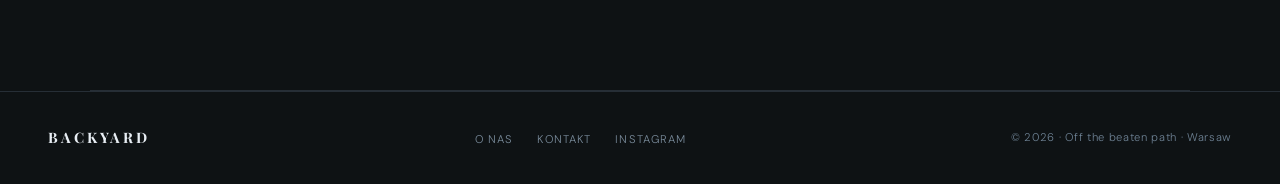
==== commit 8fec8398: "link do kontakt i onas" ====
--- a/index.html
+++ b/index.html
@@ -220,8 +220,8 @@
   <footer class="footer">
     <a href="index.html" class="footer__brand">Backyard</a>
     <ul class="footer__links">
-      <li><a href="#" class="footer__link">O nas</a></li>
-      <li><a href="#" class="footer__link">Kontakt</a></li>
+      <li><a href="pages/o-nas.html" class="footer__link">O nas</a></li>
+      <li><a href="pages/kontakt.html" class="footer__link">Kontakt</a></li>
       <li><a href="#" class="footer__link">Instagram</a></li>
     </ul>
     <p class="footer__copy">© 2026 · Off the beaten path · Warsaw</p>
